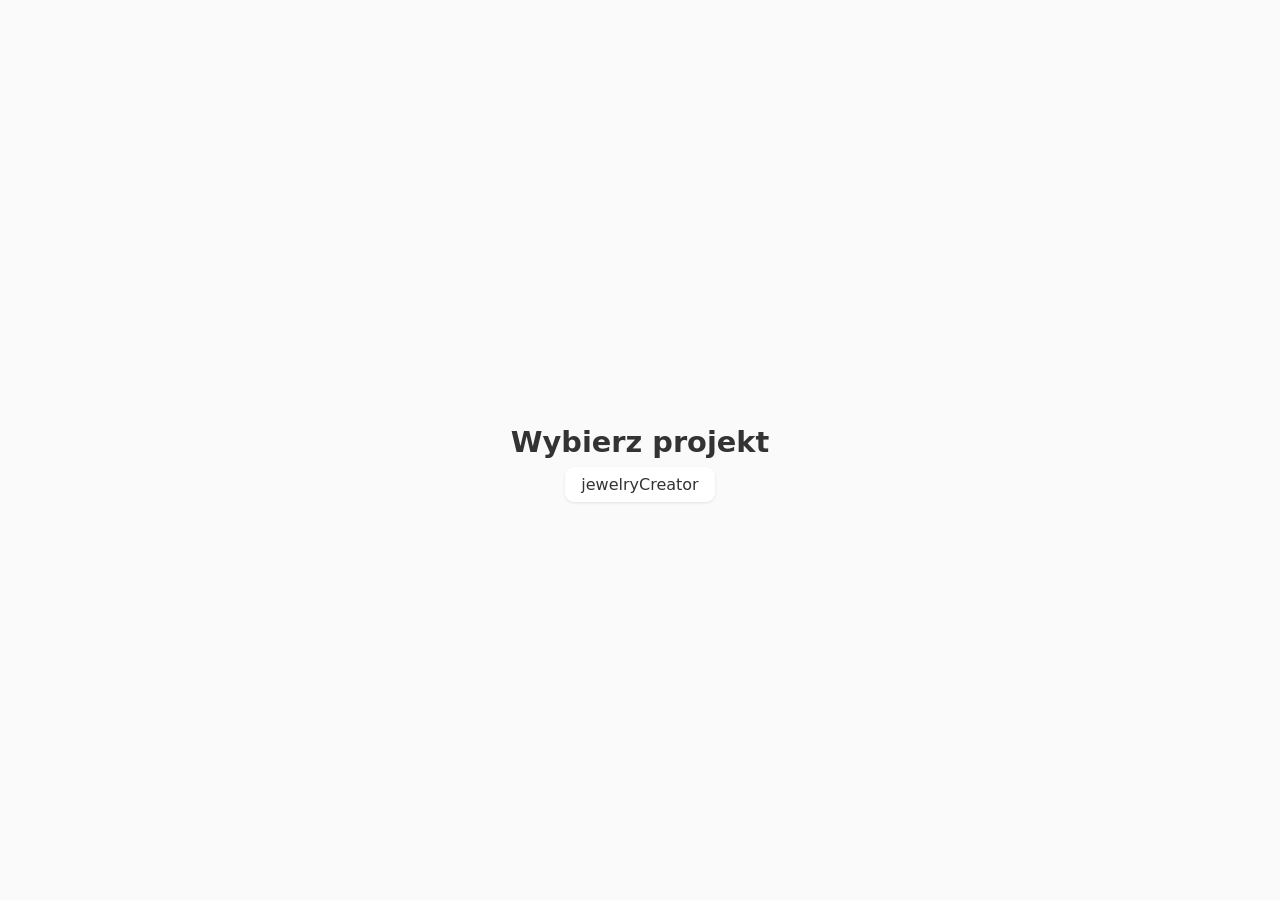
==== index.html @ ba38fd3c "add main page" ====
<!DOCTYPE html lang="pl">

<head>
  <meta charset="utf-8" />
  <meta name="viewport" content="width=device-width,initial-scale=1" />
  <title>Przekierowanie do projektów</title>
  <link rel="stylesheet" href="style.css">
  <style>
  </style>
</head>

<body>
  <h1>Wybierz projekt</h1>
  <ul id="linkList"></ul>

  <script src="script.js"></script>
</body>

</html>
---- style.css ----
:root {
    font-family: system-ui, -apple-system, Segoe UI, Roboto, sans-serif;
}

body {
    margin: 0;
    display: flex;
    flex-direction: column;
    align-items: center;
    justify-content: center;
    min-height: 100vh;
    background: #fafafa;
}

h1 {
    margin-bottom: 1rem;
    font-size: 1.8rem;
    color: #333;
}

ul {
    list-style: none;
    padding: 0;
    margin: 0;
    display: flex;
    flex-direction: column;
    gap: 0.5rem;
    align-items: center;
}

a {
    text-decoration: none;
    padding: .5rem 1rem;
    border-radius: .6rem;
    background: white;
    box-shadow: 0 1px 3px rgba(0, 0, 0, 0.1);
    color: #333;
    transition: all .15s ease;
}

a:hover {
    transform: translateY(-2px);
    box-shadow: 0 3px 6px rgba(0, 0, 0, 0.15);
}
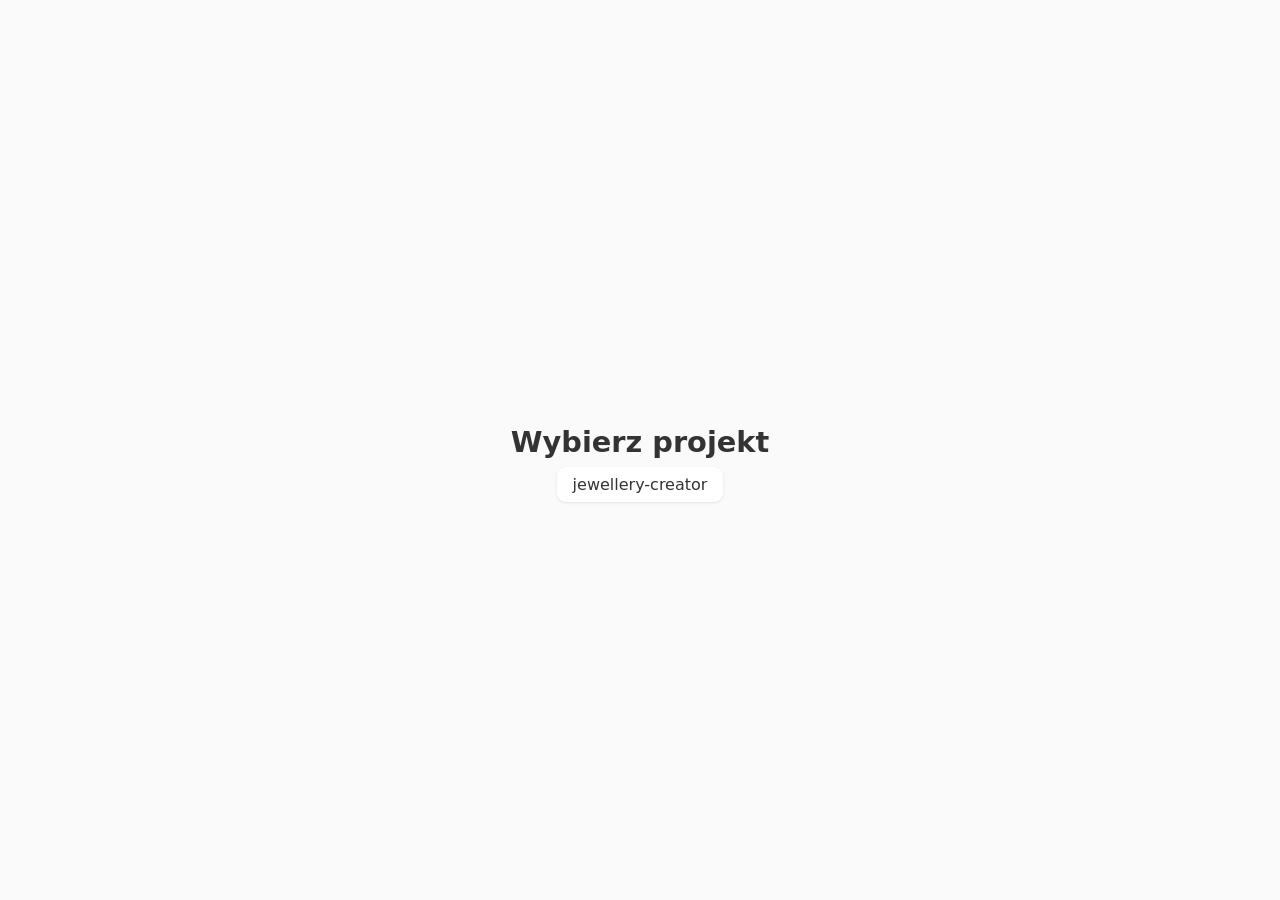
==== commit e29373d3: "remove folder" ====
--- a/index.html
+++ b/index.html
@@ -1,4 +1,5 @@
-<!DOCTYPE html lang="pl">
+<!DOCTYPE html>
+<html lang="pl">
 
 <head>
   <meta charset="utf-8" />
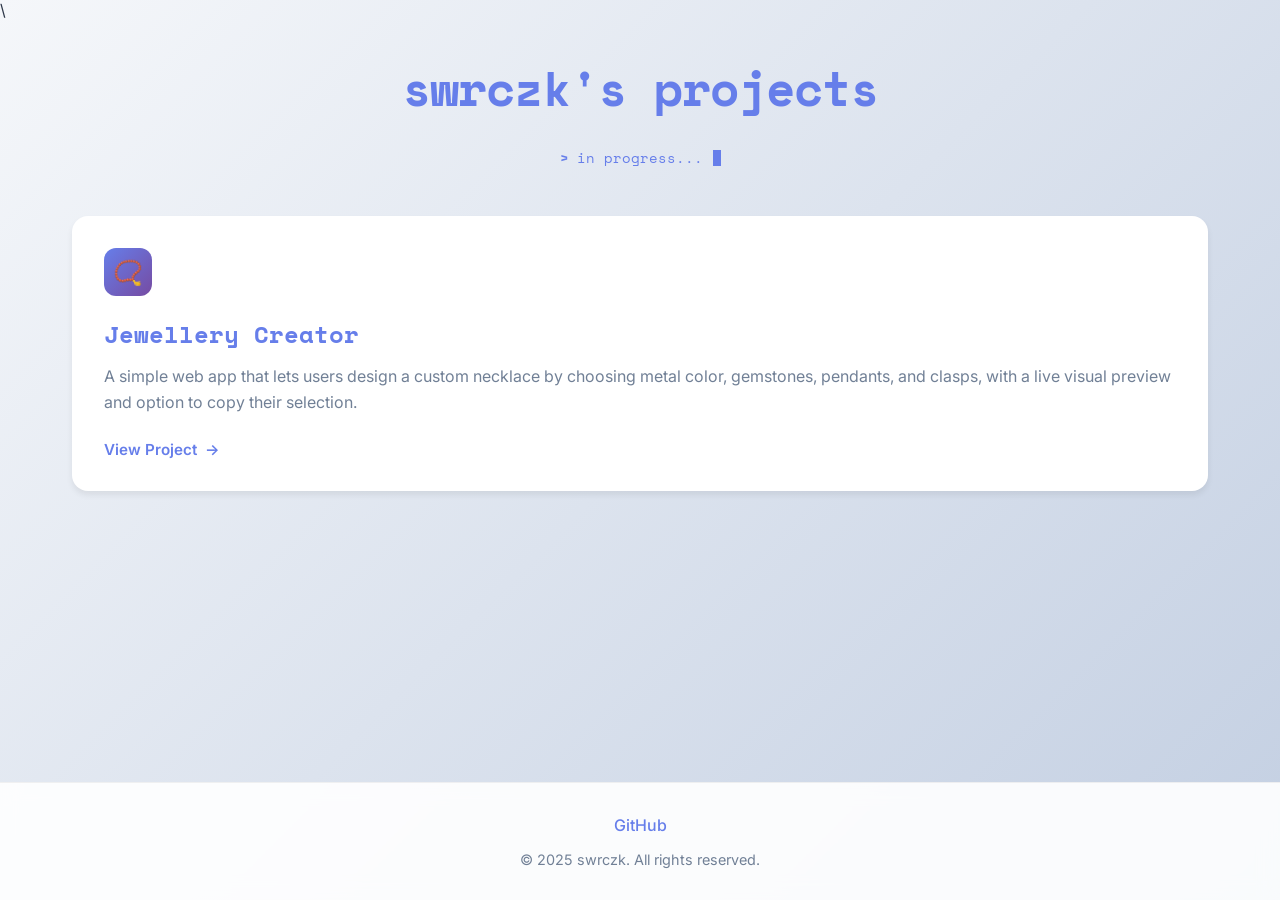
==== commit 8c152bca: "visual improvement" ====
--- a/index.html
+++ b/index.html
@@ -4,16 +4,35 @@
 <head>
   <meta charset="utf-8" />
   <meta name="viewport" content="width=device-width,initial-scale=1" />
-  <title>Przekierowanie do projektów</title>
+  <title>swrczk's projects</title>\
+  <link href="https://fonts.googleapis.com/css2?family=Inter:wght@300;400;600;700&family=Space+Mono:wght@400;700&display=swap" rel="stylesheet">
   <link rel="stylesheet" href="style.css">
   <style>
   </style>
 </head>
 
 <body>
-  <h1>Wybierz projekt</h1>
-  <ul id="linkList"></ul>
+  <div class="container">
+    <header>
+      <h1>swrczk's projects</h1>
+      <div class="terminal-line">
+        <span>in progress...</span>
+      </div>
+    </header>
 
+    <div class="projects-grid" id="projectsGrid"></div>
+  </div>
+
+  <footer>
+    <div class="footer-content">
+      <div class="footer-links">
+        <a href="https://github.com/swrczk" class="footer-link" target="_blank">GitHub</a>
+        <!-- <a href="mailto:your.email@example.com" class="footer-link">Email</a> -->
+        <!-- <a href="https://linkedin.com/in/yourprofile" class="footer-link" target="_blank">LinkedIn</a> -->
+      </div>
+      <p class="footer-text">© 2025 swrczk. All rights reserved.</p>
+    </div>
+  </footer>
   <script src="script.js"></script>
 </body>
 
--- a/style.css
+++ b/style.css
@@ -1,44 +1,295 @@
-:root {
-    font-family: system-ui, -apple-system, Segoe UI, Roboto, sans-serif;
+* {
+    margin: 0;
+    padding: 0;
+    box-sizing: border-box;
 }
 
 body {
-    margin: 0;
+    font-family: 'Inter', -apple-system, BlinkMacSystemFont, 'Segoe UI', sans-serif;
+    background: linear-gradient(135deg, #f5f7fa 0%, #c3cfe2 100%);
+    min-height: 100vh;
     display: flex;
     flex-direction: column;
+    color: #2d3748;
+}
+
+.container {
+    max-width: 1200px;
+    margin: 0 auto;
+    padding: 2rem;
+    flex: 1;
+}
+
+header {
+    text-align: center;
+    margin-bottom: 3rem;
+    animation: fadeInDown 0.8s ease;
+}
+
+h1 {
+    font-size: 3rem;
+    font-weight: 700;
+    color: #667eea;
+    margin-bottom: 0.5rem;
+    letter-spacing: -0.02em;
+    font-family: 'Space Mono', monospace;
+    position: relative;
+    display: inline-block;
+}
+
+h1::after {
+    content: '';
+    position: absolute;
+    bottom: -16px;
+    left: 50%;
+    transform: translateX(-50%);
+    width: 100px;
+    height: 8px;
+    display: flex;
+    gap: 8px;
+}
+
+.terminal-line {
+    display: flex;
+    justify-content: center;
+    align-items: center;
+    gap: 8px;
+    margin-top: 1rem;
+    font-family: 'Space Mono', monospace;
+    color: #667eea;
+    font-size: 0.9rem;
+}
+
+.terminal-line::before {
+    content: '>';
+    font-weight: 700;
+    animation: blink 1s step-end infinite;
+}
+
+.terminal-line::after {
+    content: '';
+    width: 8px;
+    height: 16px;
+    background: #667eea;
+    animation: blink 1s step-end infinite;
+    margin-left: 2px;
+}
+
+.subtitle {
+    font-size: 1.25rem;
+    color: #718096;
+    font-weight: 300;
+}
+
+.projects-grid {
+    display: grid;
+    grid-template-columns: repeat(auto-fit, minmax(320px, 1fr));
+    gap: 2rem;
+    margin-bottom: 3rem;
+    animation: fadeInUp 0.8s ease 0.2s both;
+}
+
+.project-card {
+    background: white;
+    border-radius: 16px;
+    padding: 2rem;
+    box-shadow: 0 4px 6px rgba(0, 0, 0, 0.07);
+    transition: all 0.3s ease;
+    cursor: pointer;
+    text-decoration: none;
+    color: inherit;
+    display: block;
+    position: relative;
+    overflow: hidden;
+}
+
+.project-card::before {
+    content: '';
+    position: absolute;
+    top: 0;
+    left: 0;
+    width: 100%;
+    height: 4px;
+    background: linear-gradient(90deg, #667eea 0%, #764ba2 100%);
+    transform: scaleX(0);
+    transition: transform 0.3s ease;
+}
+
+.project-card:hover {
+    transform: translateY(-8px);
+    box-shadow: 0 12px 24px rgba(0, 0, 0, 0.15);
+}
+
+.project-card:hover::before {
+    transform: scaleX(1);
+}
+
+.project-icon {
+    width: 48px;
+    height: 48px;
+    background: linear-gradient(135deg, #667eea 0%, #764ba2 100%);
+    border-radius: 12px;
+    display: flex;
     align-items: center;
     justify-content: center;
-    min-height: 100vh;
-    background: #fafafa;
-}
-
-h1 {
+    margin-bottom: 1.25rem;
+    font-size: 1.5rem;
+}
+
+.project-name {
+    font-size: 1.5rem;
+    font-weight: 600;
+    margin-bottom: 0.75rem;
+    color: #667eea;
+    font-family: 'Space Mono', monospace;
+}
+
+.project-description {
+    color: #718096;
+    line-height: 1.6;
+    margin-bottom: 1.5rem;
+}
+
+.project-link {
+    display: inline-flex;
+    align-items: center;
+    color: #667eea;
+    font-weight: 600;
+    font-size: 0.95rem;
+    transition: gap 0.3s ease;
+    gap: 0.5rem;
+}
+
+.project-card:hover .project-link {
+    gap: 0.75rem;
+}
+
+.arrow {
+    transition: transform 0.3s ease;
+}
+
+.project-card:hover .arrow {
+    transform: translateX(4px);
+}
+
+footer {
+    background: rgba(255, 255, 255, 0.9);
+    backdrop-filter: blur(10px);
+    padding: 2rem;
+    text-align: center;
+    border-top: 1px solid rgba(0, 0, 0, 0.05);
+    animation: fadeIn 0.8s ease 0.4s both;
+}
+
+.footer-content {
+    max-width: 1200px;
+    margin: 0 auto;
+}
+
+.footer-links {
+    display: flex;
+    justify-content: center;
+    gap: 2rem;
     margin-bottom: 1rem;
-    font-size: 1.8rem;
-    color: #333;
-}
-
-ul {
-    list-style: none;
-    padding: 0;
-    margin: 0;
-    display: flex;
-    flex-direction: column;
-    gap: 0.5rem;
-    align-items: center;
-}
-
-a {
+    flex-wrap: wrap;
+}
+
+.footer-link {
+    color: #667eea;
     text-decoration: none;
-    padding: .5rem 1rem;
-    border-radius: .6rem;
-    background: white;
-    box-shadow: 0 1px 3px rgba(0, 0, 0, 0.1);
-    color: #333;
-    transition: all .15s ease;
-}
-
-a:hover {
-    transform: translateY(-2px);
-    box-shadow: 0 3px 6px rgba(0, 0, 0, 0.15);
+    font-weight: 500;
+    transition: color 0.3s ease;
+}
+
+.footer-link:hover {
+    color: #764ba2;
+}
+
+.footer-text {
+    color: #718096;
+    font-size: 0.9rem;
+}
+
+@keyframes fadeInDown {
+    from {
+        opacity: 0;
+        transform: translateY(-20px);
+    }
+
+    to {
+        opacity: 1;
+        transform: translateY(0);
+    }
+}
+
+@keyframes fadeInUp {
+    from {
+        opacity: 0;
+        transform: translateY(20px);
+    }
+
+    to {
+        opacity: 1;
+        transform: translateY(0);
+    }
+}
+
+@keyframes fadeIn {
+    from {
+        opacity: 0;
+    }
+
+    to {
+        opacity: 1;
+    }
+}
+
+@keyframes dotPulse {
+
+    0%,
+    100% {
+        transform: scale(1);
+        opacity: 1;
+    }
+
+    50% {
+        transform: scale(1.5);
+        opacity: 0.5;
+    }
+}
+
+@keyframes blink {
+
+    0%,
+    49% {
+        opacity: 1;
+    }
+
+    50%,
+    100% {
+        opacity: 0;
+    }
+}
+
+@media (max-width: 768px) {
+    h1 {
+        font-size: 2rem;
+    }
+
+    .subtitle {
+        font-size: 1rem;
+    }
+
+    .projects-grid {
+        grid-template-columns: 1fr;
+        gap: 1.5rem;
+    }
+
+    .container {
+        padding: 1.5rem;
+    }
+
+    .project-card {
+        padding: 1.5rem;
+    }
 }
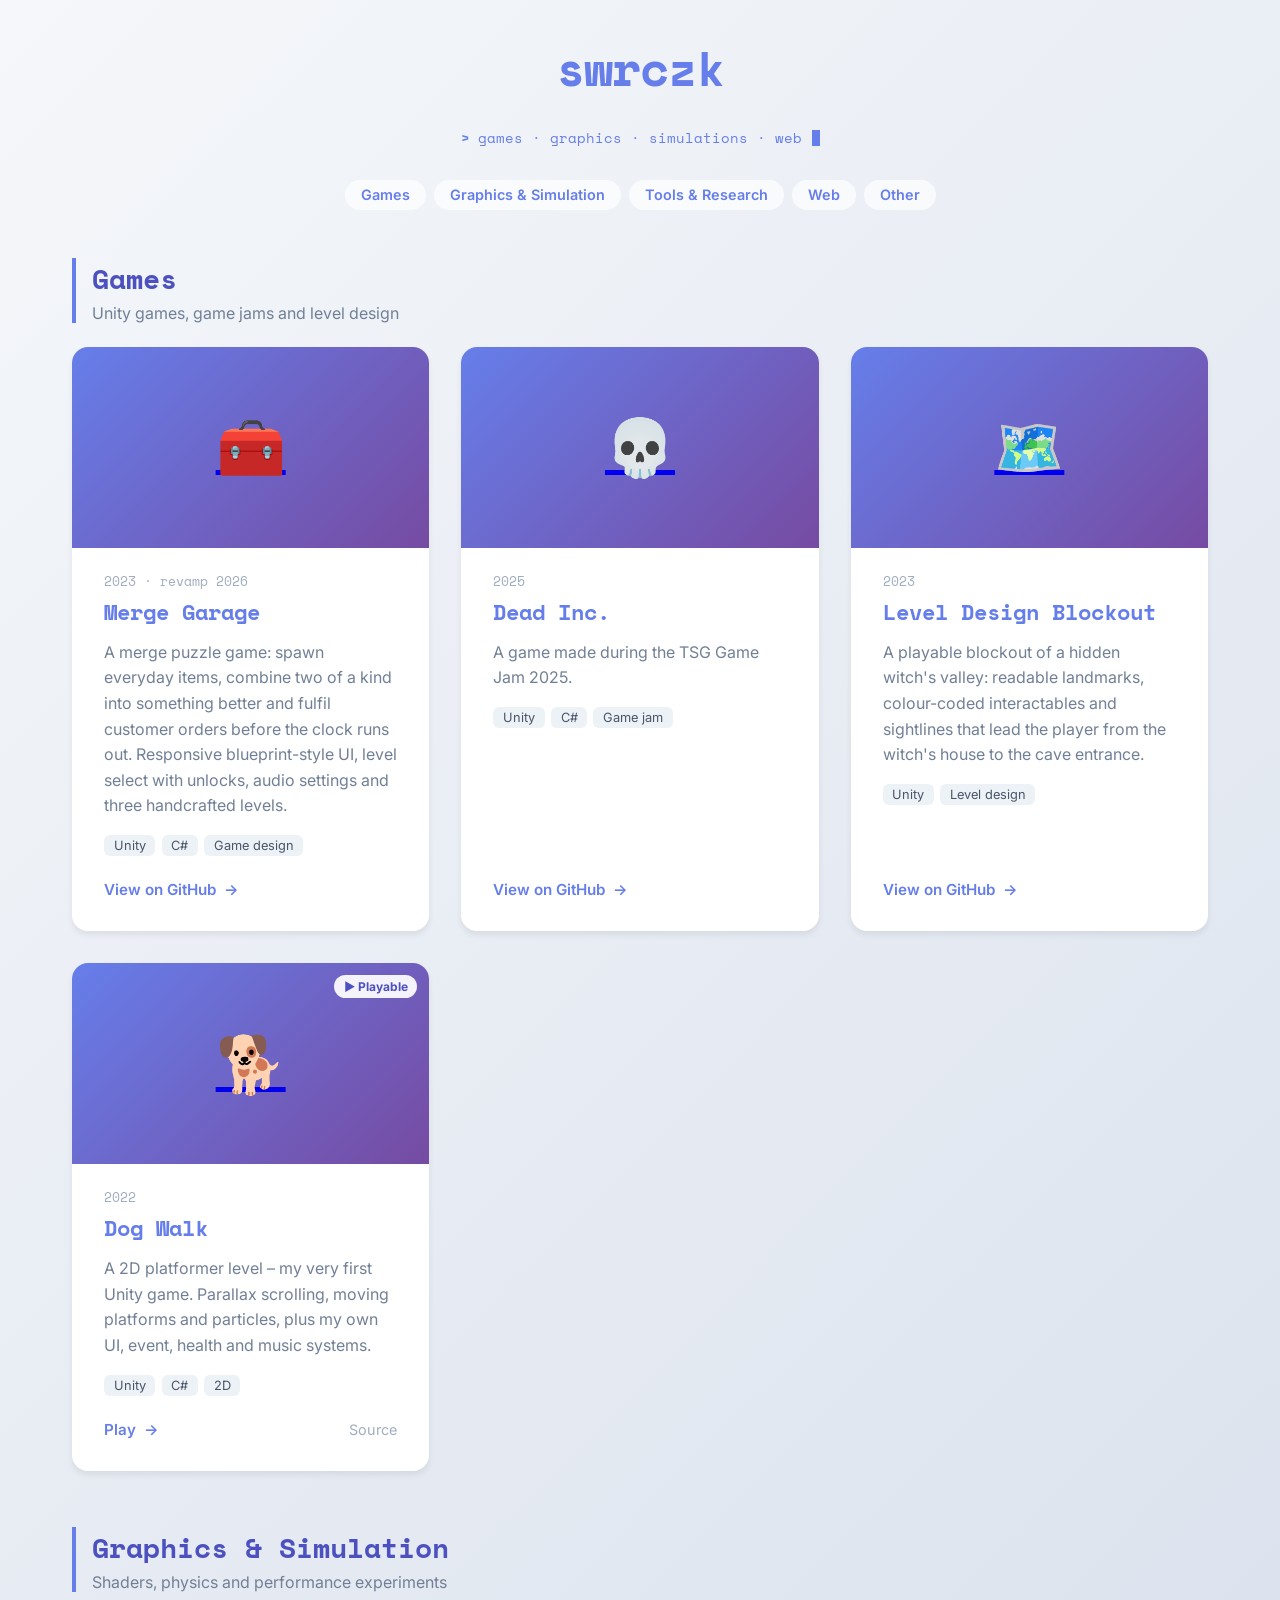
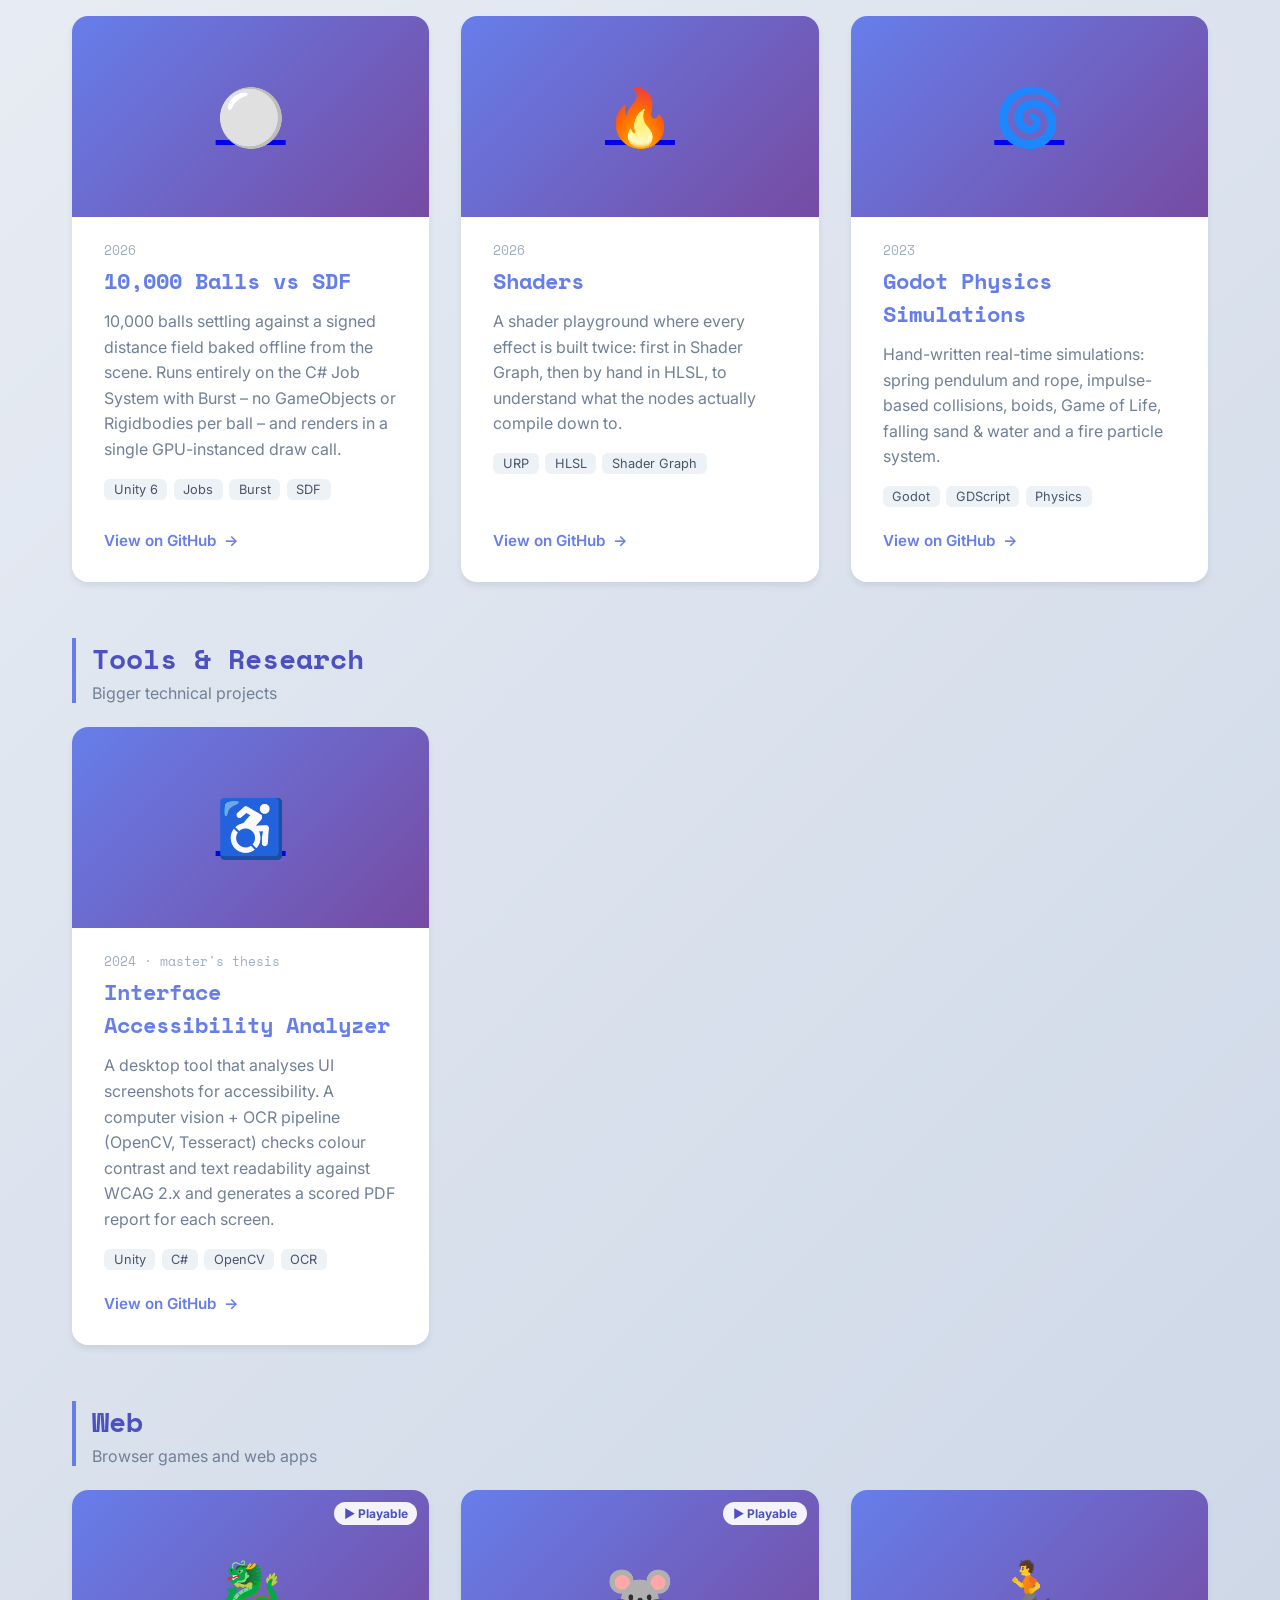
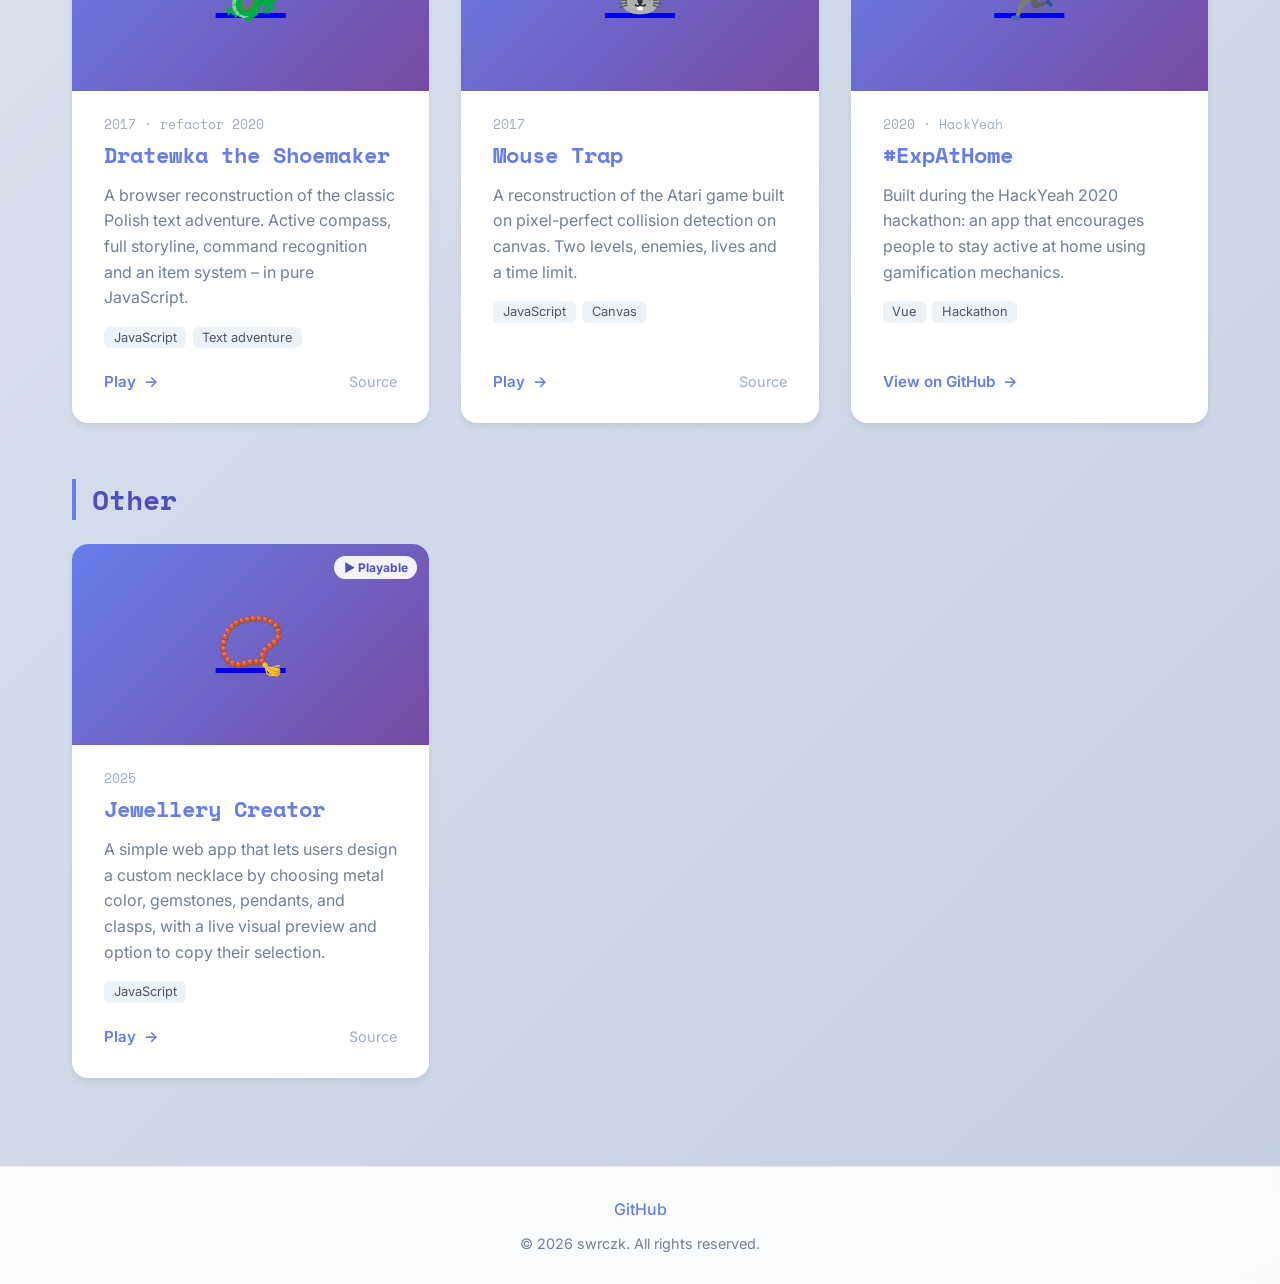
==== commit 44319a54: "Turn the page into a categorized portfolio Group projects into Games, Graphics & Simulation, Tools &" ====
--- a/index.html
+++ b/index.html
@@ -1,39 +1,39 @@
 <!DOCTYPE html>
-<html lang="pl">
+<html lang="en">
 
 <head>
   <meta charset="utf-8" />
   <meta name="viewport" content="width=device-width,initial-scale=1" />
-  <title>swrczk's projects</title>\
+  <title>swrczk · portfolio</title>
+  <meta name="description" content="Portfolio of swrczk: Unity games, shaders, physics simulations and web projects." />
   <link href="https://fonts.googleapis.com/css2?family=Inter:wght@300;400;600;700&family=Space+Mono:wght@400;700&display=swap" rel="stylesheet">
   <link rel="stylesheet" href="style.css">
-  <style>
-  </style>
 </head>
 
 <body>
   <div class="container">
     <header>
-      <h1>swrczk's projects</h1>
+      <h1>swrczk</h1>
       <div class="terminal-line">
-        <span>in progress...</span>
+        <span>games · graphics · simulations · web</span>
       </div>
+      <nav class="category-nav" id="categoryNav"></nav>
     </header>
 
-    <div class="projects-grid" id="projectsGrid"></div>
+    <main id="categories"></main>
   </div>
 
   <footer>
     <div class="footer-content">
       <div class="footer-links">
-        <a href="https://github.com/swrczk" class="footer-link" target="_blank">GitHub</a>
+        <a href="https://github.com/swrczk" class="footer-link" target="_blank" rel="noopener">GitHub</a>
         <!-- <a href="mailto:your.email@example.com" class="footer-link">Email</a> -->
         <!-- <a href="https://linkedin.com/in/yourprofile" class="footer-link" target="_blank">LinkedIn</a> -->
       </div>
-      <p class="footer-text">© 2025 swrczk. All rights reserved.</p>
+      <p class="footer-text">© 2026 swrczk. All rights reserved.</p>
     </div>
   </footer>
   <script src="script.js"></script>
 </body>
 
-</html>+</html>
--- a/style.css
+++ b/style.css
@@ -81,26 +81,74 @@
     font-weight: 300;
 }
 
+html {
+    scroll-behavior: smooth;
+}
+
+.category-nav {
+    display: flex;
+    justify-content: center;
+    flex-wrap: wrap;
+    gap: 0.5rem;
+    margin-top: 2rem;
+}
+
+.category-nav a {
+    padding: 0.4rem 1rem;
+    border-radius: 999px;
+    background: rgba(255, 255, 255, 0.7);
+    color: #667eea;
+    text-decoration: none;
+    font-weight: 600;
+    font-size: 0.9rem;
+    transition: all 0.3s ease;
+}
+
+.category-nav a:hover {
+    background: #667eea;
+    color: white;
+}
+
+.category {
+    margin-bottom: 3.5rem;
+    scroll-margin-top: 1.5rem;
+}
+
+.category-header {
+    margin-bottom: 1.5rem;
+    padding-left: 1rem;
+    border-left: 4px solid #667eea;
+}
+
+.category-header h2 {
+    font-family: 'Space Mono', monospace;
+    font-size: 1.75rem;
+    color: #4c51bf;
+}
+
+.category-header p {
+    color: #718096;
+    margin-top: 0.25rem;
+}
+
 .projects-grid {
     display: grid;
-    grid-template-columns: repeat(auto-fit, minmax(320px, 1fr));
+    grid-template-columns: repeat(auto-fill, minmax(320px, 1fr));
     gap: 2rem;
-    margin-bottom: 3rem;
     animation: fadeInUp 0.8s ease 0.2s both;
 }
 
 .project-card {
     background: white;
     border-radius: 16px;
-    padding: 2rem;
     box-shadow: 0 4px 6px rgba(0, 0, 0, 0.07);
     transition: all 0.3s ease;
-    cursor: pointer;
-    text-decoration: none;
     color: inherit;
-    display: block;
+    display: flex;
+    flex-direction: column;
     position: relative;
     overflow: hidden;
+    animation: fadeInUp 0.6s ease both;
 }
 
 .project-card::before {
@@ -113,6 +161,7 @@
     background: linear-gradient(90deg, #667eea 0%, #764ba2 100%);
     transform: scaleX(0);
     transition: transform 0.3s ease;
+    z-index: 1;
 }
 
 .project-card:hover {
@@ -124,20 +173,59 @@
     transform: scaleX(1);
 }
 
-.project-icon {
-    width: 48px;
-    height: 48px;
-    background: linear-gradient(135deg, #667eea 0%, #764ba2 100%);
-    border-radius: 12px;
+.project-thumb {
+    position: relative;
     display: flex;
     align-items: center;
     justify-content: center;
-    margin-bottom: 1.25rem;
-    font-size: 1.5rem;
+    aspect-ratio: 16 / 9;
+    background: linear-gradient(135deg, #667eea 0%, #764ba2 100%);
+    overflow: hidden;
+}
+
+.project-thumb img {
+    width: 100%;
+    height: 100%;
+    object-fit: cover;
+    transition: transform 0.4s ease;
+}
+
+.project-card:hover .project-thumb img {
+    transform: scale(1.04);
+}
+
+.thumb-icon {
+    font-size: 3.5rem;
+}
+
+.badge {
+    position: absolute;
+    top: 0.75rem;
+    right: 0.75rem;
+    padding: 0.25rem 0.6rem;
+    border-radius: 999px;
+    background: rgba(255, 255, 255, 0.92);
+    color: #4c51bf;
+    font-size: 0.75rem;
+    font-weight: 700;
+}
+
+.project-body {
+    padding: 1.5rem 2rem 2rem;
+    display: flex;
+    flex-direction: column;
+    flex: 1;
+}
+
+.project-year {
+    font-family: 'Space Mono', monospace;
+    font-size: 0.8rem;
+    color: #a0aec0;
+    margin-bottom: 0.25rem;
 }
 
 .project-name {
-    font-size: 1.5rem;
+    font-size: 1.4rem;
     font-weight: 600;
     margin-bottom: 0.75rem;
     color: #667eea;
@@ -147,7 +235,31 @@
 .project-description {
     color: #718096;
     line-height: 1.6;
+    margin-bottom: 1rem;
+}
+
+.project-tags {
+    list-style: none;
+    display: flex;
+    flex-wrap: wrap;
+    gap: 0.4rem;
     margin-bottom: 1.5rem;
+}
+
+.project-tags li {
+    padding: 0.2rem 0.6rem;
+    border-radius: 6px;
+    background: #edf2f7;
+    color: #4a5568;
+    font-size: 0.8rem;
+}
+
+.project-actions {
+    margin-top: auto;
+    display: flex;
+    align-items: center;
+    justify-content: space-between;
+    gap: 1rem;
 }
 
 .project-link {
@@ -156,11 +268,12 @@
     color: #667eea;
     font-weight: 600;
     font-size: 0.95rem;
+    text-decoration: none;
     transition: gap 0.3s ease;
     gap: 0.5rem;
 }
 
-.project-card:hover .project-link {
+.project-link:hover {
     gap: 0.75rem;
 }
 
@@ -168,8 +281,19 @@
     transition: transform 0.3s ease;
 }
 
-.project-card:hover .arrow {
+.project-link:hover .arrow {
     transform: translateX(4px);
+}
+
+.source-link {
+    color: #a0aec0;
+    font-size: 0.9rem;
+    text-decoration: none;
+    transition: color 0.3s ease;
+}
+
+.source-link:hover {
+    color: #764ba2;
 }
 
 footer {
@@ -286,10 +410,10 @@
     }
 
     .container {
-        padding: 1.5rem;
-    }
-
-    .project-card {
-        padding: 1.5rem;
+        padding: 1.5rem 1rem;
+    }
+
+    .project-body {
+        padding: 1.25rem 1.5rem 1.5rem;
     }
 }
